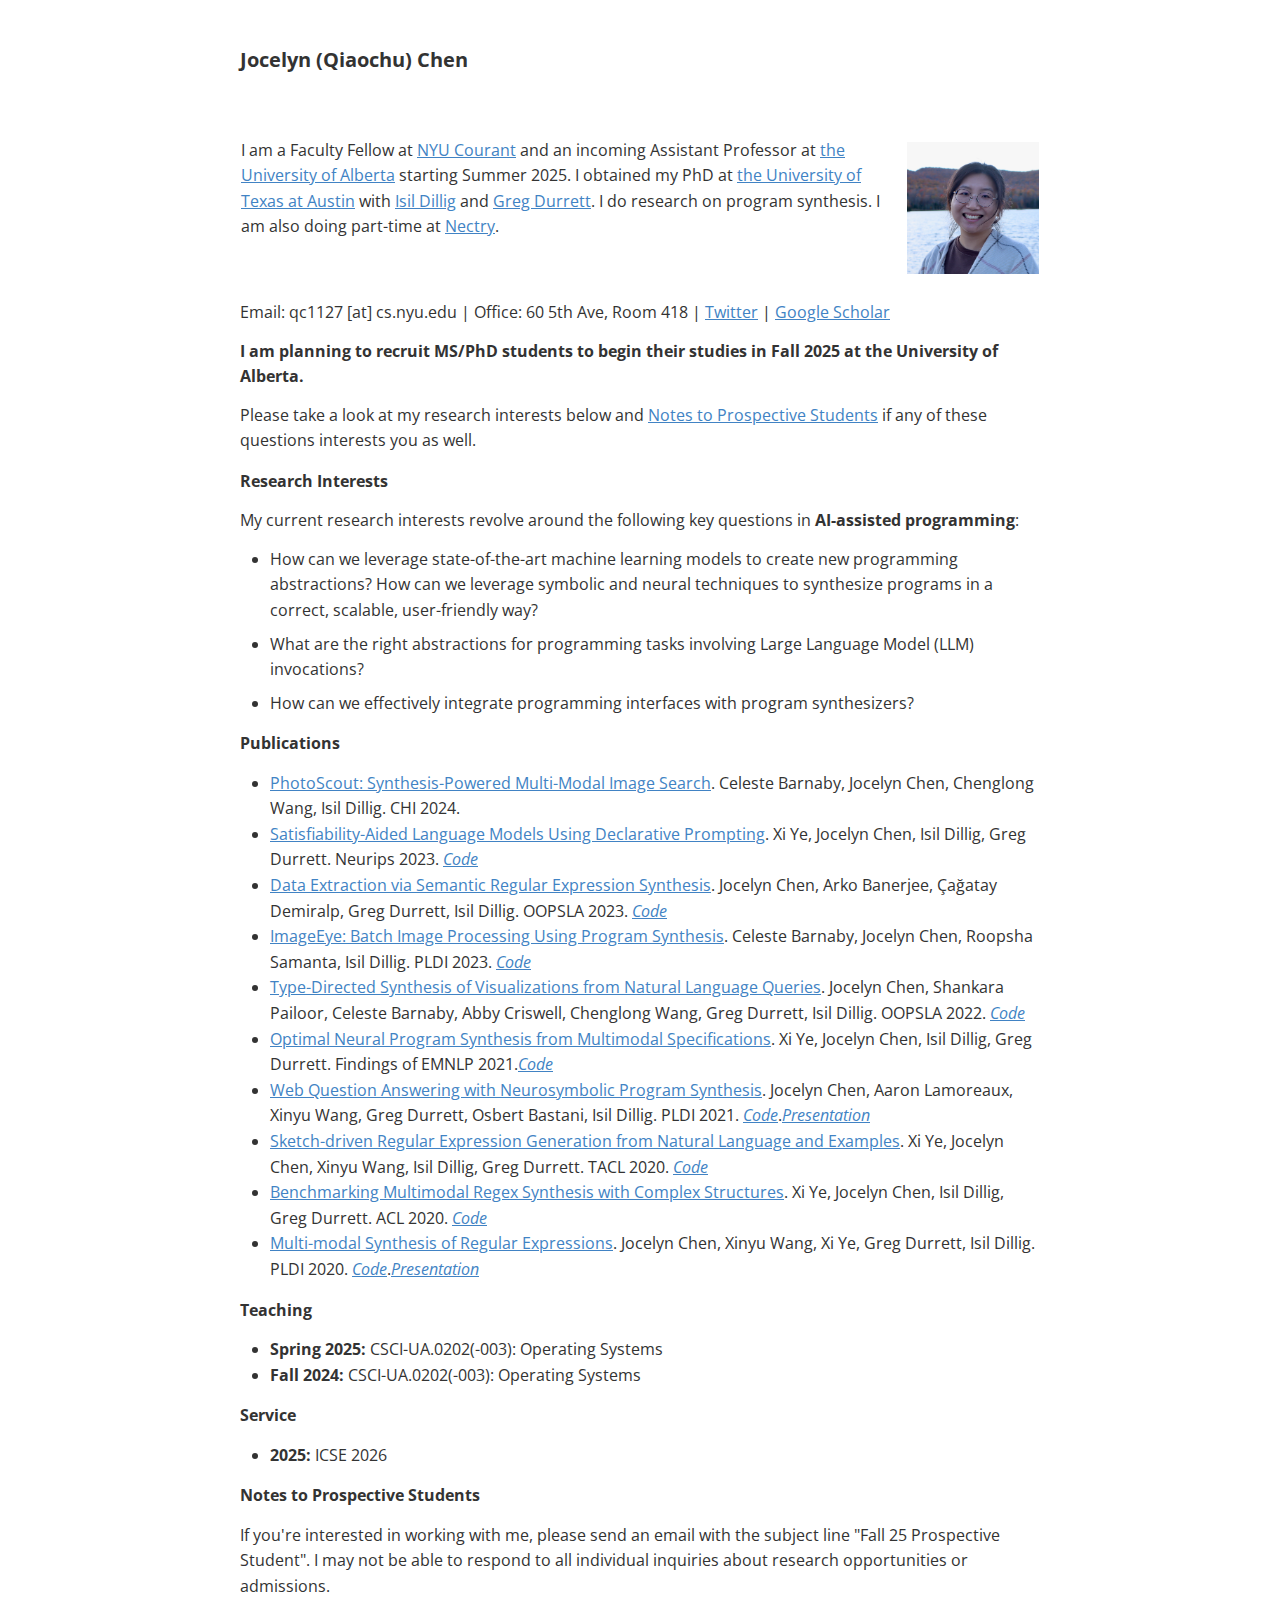
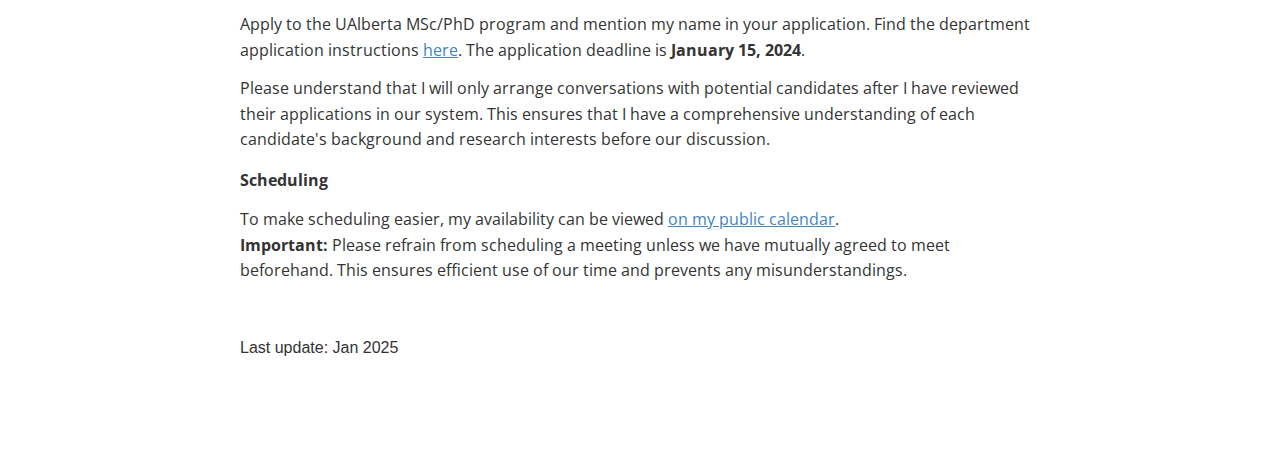
==== index.html @ 197519a0 "Update index.html" ====
<!doctype html>
<html>
<head>
<script src="https://www.w3counter.com/tracker.js?id=151141"></script>
<meta charset='UTF-8'><meta name='viewport' content='width=device-width initial-scale=1'>
<meta http-equiv="content-language" content="en">
<title>Jocelyn Chen</title><link href='https://fonts.loli.net/css?family=Open+Sans:400italic,700italic,700,400&subset=latin,latin-ext' rel='stylesheet' type='text/css' /><style type='text/css'>html {overflow-x: initial !important;}:root { --bg-color: #ffffff; --text-color: #333333; --select-text-bg-color: #B5D6FC; --select-text-font-color: auto; --monospace: "Lucida Console",Consolas,"Courier",monospace; }
html { font-size: 14px; background-color: var(--bg-color); color: var(--text-color); font-family: "Helvetica Neue", Helvetica, Arial, sans-serif; -webkit-font-smoothing: antialiased; }
body { margin: 0px; padding: 0px; height: auto; bottom: 0px; top: 0px; left: 0px; right: 0px; font-size: 1rem; line-height: 1.42857143; overflow-x: hidden; background-image: inherit; background-size: inherit; background-attachment: inherit; background-origin: inherit; background-clip: inherit; background-color: inherit; tab-size: 4; background-position: inherit inherit; background-repeat: inherit inherit; }
iframe { margin: auto; }
a.url { word-break: break-all; }
a:active, a:hover { outline: 0px; }
.in-text-selection, ::selection { text-shadow: none; background: var(--select-text-bg-color); color: var(--select-text-font-color); }
#write { margin: 0% 20% 0% 20%; height: auto; width: inherit; word-break: normal; word-wrap: break-word; position: relative; white-space: normal; overflow-x: visible; padding-top: 40px; }
#write.first-line-indent p { text-indent: 2em; }
#write.first-line-indent li p, #write.first-line-indent p * { text-indent: 0px; }
#write.first-line-indent li { margin-left: 2em; }
.for-image #write { padding-left: 8px; padding-right: 8px; }
body.typora-export { padding-left: 30px; padding-right: 30px; }
.typora-export .footnote-line, .typora-export li, .typora-export p { white-space: pre-wrap; }
@media screen and (max-width: 500px) { 
  body.typora-export { padding-left: 0px; padding-right: 0px; }
  #write { padding-left: 20px; padding-right: 20px; }
  .CodeMirror-sizer { margin-left: 0px !important; }
  .CodeMirror-gutters { display: none !important; }
}
#write li > figure:last-child { margin-bottom: 0.5rem; }
#write ol, #write ul { position: relative; }
img { max-width: 100%; vertical-align: middle; image-orientation: from-image; }
button, input, select, textarea { color: inherit; font-family: inherit; font-size: inherit; font-style: inherit; font-variant-caps: inherit; font-weight: inherit; font-stretch: inherit; line-height: inherit; }
input[type="checkbox"], input[type="radio"] { line-height: normal; padding: 0px; }
*, ::after, ::before { box-sizing: border-box; }
#write h1, #write h2, #write h3, #write h4, #write h5, #write h6, #write p, #write pre { width: inherit; }
#write h1, #write h2, #write h3, #write h4, #write h5, #write h6, #write p { position: relative; }
p { line-height: inherit; }
h1, h2, h3, h4, h5, h6 { break-after: avoid-page; break-inside: avoid; orphans: 4; }
p { orphans: 4; }
h1 { font-size: 2rem; }
h2 { font-size: 1.8rem; }
h3 { font-size: 1.6rem; }
h4 { font-size: 1.4rem; }
h5 { font-size: 1.2rem; }
h6 { font-size: 1rem; }
.md-math-block, .md-rawblock, h1, h2, h3, h4, h5, h6, p { margin-top: 1rem; margin-bottom: 1rem; }
.hidden { display: none; }
.md-blockmeta { color: rgb(204, 204, 204); font-weight: 700; font-style: italic; }
a { cursor: pointer; }
sup.md-footnote { padding: 2px 4px; background-color: rgba(238, 238, 238, 0.7); color: rgb(85, 85, 85); border-top-left-radius: 4px; border-top-right-radius: 4px; border-bottom-right-radius: 4px; border-bottom-left-radius: 4px; cursor: pointer; }
sup.md-footnote a, sup.md-footnote a:hover { color: inherit; text-transform: inherit; text-decoration: inherit; }
#write input[type="checkbox"] { cursor: pointer; width: inherit; height: inherit; }
figure { overflow-x: auto; margin: 1.2em 0px; max-width: calc(100% + 16px); padding: 0px; }
figure > table { margin: 0px !important; }
tr { break-inside: avoid; break-after: auto; }
thead { display: table-header-group; }
table { border-collapse: collapse; border-spacing: 0px; width: 100%; overflow: auto; break-inside: auto; text-align: left; }
table.md-table td { min-width: 32px; }
.CodeMirror-gutters { border-right-width: 0px; background-color: inherit; }
.CodeMirror-linenumber { }
.CodeMirror { text-align: left; }
.CodeMirror-placeholder { opacity: 0.3; }
.CodeMirror pre { padding: 0px 4px; }
.CodeMirror-lines { padding: 0px; }
div.hr:focus { cursor: none; }
#write pre { white-space: pre-wrap; }
#write.fences-no-line-wrapping pre { white-space: pre; }
#write pre.ty-contain-cm { white-space: normal; }
.CodeMirror-gutters { margin-right: 4px; }
.md-fences { font-size: 0.9rem; display: block; break-inside: avoid; text-align: left; overflow: visible; white-space: pre; background-image: inherit; background-size: inherit; background-attachment: inherit; background-origin: inherit; background-clip: inherit; background-color: inherit; position: relative !important; background-position: inherit inherit; background-repeat: inherit inherit; }
.md-diagram-panel { width: 100%; margin-top: 10px; text-align: center; padding-top: 0px; padding-bottom: 8px; overflow-x: auto; }
#write .md-fences.mock-cm { white-space: pre-wrap; }
.md-fences.md-fences-with-lineno { padding-left: 0px; }
#write.fences-no-line-wrapping .md-fences.mock-cm { white-space: pre; overflow-x: auto; }
.md-fences.mock-cm.md-fences-with-lineno { padding-left: 8px; }
.CodeMirror-line, twitterwidget { break-inside: avoid; }
.footnotes { opacity: 0.8; font-size: 0.9rem; margin-top: 1em; margin-bottom: 1em; }
.footnotes + .footnotes { margin-top: 0px; }
.md-reset { margin: 0px; padding: 0px; border: 0px; outline: 0px; vertical-align: top; text-decoration: none; text-shadow: none; float: none; position: static; width: auto; height: auto; white-space: nowrap; cursor: inherit; line-height: normal; font-weight: 400; text-align: left; box-sizing: content-box; direction: ltr; background-position: 0px 0px; background-repeat: initial initial; }
li div { padding-top: 0px; }
blockquote { margin: 1rem 0px; }
li .mathjax-block, li p { margin: 0.5rem 0px; }
li { margin: 0px; position: relative; }
blockquote > :last-child { margin-bottom: 0px; }
blockquote > :first-child, li > :first-child { margin-top: 0px; }
.footnotes-area { color: rgb(136, 136, 136); margin-top: 0.714rem; padding-bottom: 0.143rem; white-space: normal; }
#write .footnote-line { white-space: pre-wrap; }
@media print { 
  body, html { border: 1px solid transparent; height: 99%; break-after: avoid; break-before: avoid; font-variant-ligatures: no-common-ligatures; }
  #write { margin-top: 0px; padding-top: 0px; border-color: transparent !important; }
  .typora-export * { -webkit-print-color-adjust: exact; }
  html.blink-to-pdf { font-size: 13px; }
  .typora-export #write { padding-left: 32px; padding-right: 32px; padding-bottom: 0px; break-after: avoid; }
  .typora-export #write::after { height: 0px; }
}
.footnote-line { margin-top: 0.714em; font-size: 0.7em; }
a img, img a { cursor: pointer; }
pre.md-meta-block { font-size: 0.8rem; min-height: 0.8rem; white-space: pre-wrap; background-color: rgb(204, 204, 204); display: block; overflow-x: hidden; background-position: initial initial; background-repeat: initial initial; }
p > .md-image:only-child:not(.md-img-error) img, p > img:only-child { display: block; margin: auto; }
#write.first-line-indent p > .md-image:only-child:not(.md-img-error) img { left: -2em; position: relative; }
p > .md-image:only-child { display: inline-block; width: 100%; }
#write .MathJax_Display { margin: 0.8em 0px 0px; }
.md-math-block { width: 100%; }
.md-math-block:not(:empty)::after { display: none; }
[contenteditable="true"]:active, [contenteditable="true"]:focus, [contenteditable="false"]:active, [contenteditable="false"]:focus { outline: 0px; box-shadow: none; }
.md-task-list-item { position: relative; list-style-type: none; }
.task-list-item.md-task-list-item { padding-left: 0px; }
.md-task-list-item > input { position: absolute; top: 0px; left: 0px; margin-left: -1.2em; margin-top: calc(1em - 10px); border: none; }
.math { font-size: 1rem; }
.md-toc { min-height: 3.58rem; position: relative; font-size: 0.9rem; border-top-left-radius: 10px; border-top-right-radius: 10px; border-bottom-right-radius: 10px; border-bottom-left-radius: 10px; }
.md-toc-content { position: relative; margin-left: 0px; }
.md-toc-content::after, .md-toc::after { display: none; }
.md-toc-item { display: block; color: rgb(65, 131, 196); }
.md-toc-item a { text-decoration: none; }
.md-toc-inner:hover { text-decoration: underline; }
.md-toc-inner { display: inline-block; cursor: pointer; }
.md-toc-h1 .md-toc-inner { margin-left: 0px; font-weight: 700; }
.md-toc-h2 .md-toc-inner { margin-left: 2em; }
.md-toc-h3 .md-toc-inner { margin-left: 4em; }
.md-toc-h4 .md-toc-inner { margin-left: 6em; }
.md-toc-h5 .md-toc-inner { margin-left: 8em; }
.md-toc-h6 .md-toc-inner { margin-left: 10em; }
@media screen and (max-width: 48em) { 
  .md-toc-h3 .md-toc-inner { margin-left: 3.5em; }
  .md-toc-h4 .md-toc-inner { margin-left: 5em; }
  .md-toc-h5 .md-toc-inner { margin-left: 6.5em; }
  .md-toc-h6 .md-toc-inner { margin-left: 8em; }
}
a.md-toc-inner { font-size: inherit; font-style: inherit; font-weight: inherit; line-height: inherit; }
.footnote-line a:not(.reversefootnote) { color: inherit; }
.md-attr { display: none; }
.md-fn-count::after { content: "."; }
code, pre, samp, tt { font-family: var(--monospace); }
kbd { margin: 0px 0.1em; padding: 0.1em 0.6em; font-size: 0.8em; color: rgb(36, 39, 41); background-color: rgb(255, 255, 255); border: 1px solid rgb(173, 179, 185); border-top-left-radius: 3px; border-top-right-radius: 3px; border-bottom-right-radius: 3px; border-bottom-left-radius: 3px; box-shadow: rgba(12, 13, 14, 0.2) 0px 1px 0px, rgb(255, 255, 255) 0px 0px 0px 2px inset; white-space: nowrap; vertical-align: middle; background-position: initial initial; background-repeat: initial initial; }
.md-comment { color: rgb(162, 127, 3); opacity: 0.8; font-family: var(--monospace); }
code { text-align: left; }
a.md-print-anchor { white-space: pre !important; border: none !important; display: inline-block !important; position: absolute !important; width: 1px !important; right: 0px !important; outline: 0px !important; text-shadow: initial !important; background-position: 0px 0px !important; background-repeat: initial initial !important; }
.md-inline-math .MathJax_SVG .noError { display: none !important; }
.html-for-mac .inline-math-svg .MathJax_SVG { vertical-align: 0.2px; }
.md-math-block .MathJax_SVG_Display { text-align: center; margin: 0px; position: relative; text-indent: 0px; max-width: none; max-height: none; min-height: 0px; min-width: 100%; width: auto; overflow-y: hidden; display: block !important; }
.MathJax_SVG_Display, .md-inline-math .MathJax_SVG_Display { width: auto; margin: inherit; display: inline-block !important; }
.MathJax_SVG .MJX-monospace { font-family: var(--monospace); }
.MathJax_SVG .MJX-sans-serif { font-family: sans-serif; }
.MathJax_SVG { display: inline; font-style: normal; font-weight: 400; line-height: normal; zoom: 90%; text-indent: 0px; text-align: left; text-transform: none; letter-spacing: normal; word-spacing: normal; word-wrap: normal; white-space: nowrap; float: none; direction: ltr; max-width: none; max-height: none; min-width: 0px; min-height: 0px; border: 0px; padding: 0px; margin: 0px; }
.MathJax_SVG * { transition: none; }
.MathJax_SVG_Display svg { vertical-align: middle !important; margin-bottom: 0px !important; margin-top: 0px !important; }
.os-windows.monocolor-emoji .md-emoji { font-family: "Segoe UI Symbol", sans-serif; }
.md-diagram-panel > svg { max-width: 100%; }
[lang="flow"] svg, [lang="mermaid"] svg { max-width: 100%; height: auto; }
[lang="mermaid"] .node text { font-size: 1rem; }
table tr th { border-bottom-width: 0px; }
video { max-width: 100%; display: block; margin: 0px auto; }
iframe { max-width: 100%; width: 100%; border: none; }
.highlight td, .highlight tr { border: 0px; }
svg[id^="mermaidChart"] { line-height: 1em; }
mark { background-color: rgb(255, 255, 0); color: rgb(0, 0, 0); background-position: initial initial; background-repeat: initial initial; }
.md-html-inline .md-plain, .md-html-inline strong, mark .md-inline-math, mark strong { color: inherit; }
mark .md-meta { color: rgb(0, 0, 0); opacity: 0.3 !important; }


:root {
    --side-bar-bg-color: #fafafa;
    --control-text-color: #777;
}

@include-when-export url(https://fonts.loli.net/css?family=Open+Sans:400italic,700italic,700,400&subset=latin,latin-ext);

html {
    font-size: 16px;
}

body {
    font-family: "Open Sans","Clear Sans","Helvetica Neue",Helvetica,Arial,sans-serif;
    color: rgb(51, 51, 51);
    line-height: 1.6;
}

#write {
    max-width: 860px;
  	margin: 0 auto;
  	padding: 30px;
    padding-bottom: 100px;
}

@media only screen and (min-width: 1400px) {
	#write {
		max-width: 1024px;
	}
}

@media only screen and (min-width: 1800px) {
	#write {
		max-width: 1200px;
	}
}

#write > ul:first-child,
#write > ol:first-child{
    margin-top: 30px;
}

a {
    color: #4183C4;
}
h1,
h2,
h3,
h4,
h5,
h6 {
    position: relative;
    margin-top: 1rem;
    margin-bottom: 1rem;
    font-weight: bold;
    line-height: 1.4;
    cursor: text;
}
h1:hover a.anchor,
h2:hover a.anchor,
h3:hover a.anchor,
h4:hover a.anchor,
h5:hover a.anchor,
h6:hover a.anchor {
    text-decoration: none;
}
h1 tt,
h1 code {
    font-size: inherit;
}
h2 tt,
h2 code {
    font-size: inherit;
}
h3 tt,
h3 code {
    font-size: inherit;
}
h4 tt,
h4 code {
    font-size: inherit;
}
h5 tt,
h5 code {
    font-size: inherit;
}
h6 tt,
h6 code {
    font-size: inherit;
}
h1 {
    padding-bottom: .3em;
    font-size: 2.25em;
    line-height: 1.2;
    border-bottom: 1px solid #eee;
}
h2 {
   padding-bottom: .3em;
    font-size: 1.75em;
    line-height: 1.225;
    border-bottom: 1px solid #eee;
}
h3 {
    font-size: 1.5em;
    line-height: 1.43;
}
h4 {
    font-size: 1.25em;
}
h5 {
    font-size: 1em;
}
h6 {
   font-size: 1em;
    color: #777;
}
p,
blockquote,
ul,
ol,
dl,
table{
    margin: 0.8em 0;
}
li>ol,
li>ul {
    margin: 0 0;
}
hr {
    height: 2px;
    padding: 0;
    margin: 16px 0;
    background-color: #e7e7e7;
    border: 0 none;
    overflow: hidden;
    box-sizing: content-box;
}

li p.first {
    display: inline-block;
}
ul,
ol {
    padding-left: 30px;
}
ul:first-child,
ol:first-child {
    margin-top: 0;
}
ul:last-child,
ol:last-child {
    margin-bottom: 0;
}
blockquote {
    border-left: 4px solid #dfe2e5;
    padding: 0 15px;
    color: #777777;
}
blockquote blockquote {
    padding-right: 0;
}
table {
    padding: 0;
    word-break: initial;
}
/*table tr {
    border-top: 1px solid #dfe2e5;
    margin: 0;
    padding: 0;
}*/
table tr:nth-child(2n),
thead {
    background-color: #f8f8f8;
}
table tr th {
    font-weight: bold;
    border: 1px solid #dfe2e5;
    border-bottom: 0;
    margin: 0;
    padding: 6px 13px;
}
/*table tr td {
    border: 1px solid #dfe2e5;
    margin: 0;
    padding: 6px 13px;
}*/
table tr th:first-child,
table tr td:first-child {
    margin-top: 0;
}
table tr th:last-child,
table tr td:last-child {
    margin-bottom: 0;
}

.CodeMirror-lines {
    padding-left: 4px;
}

.code-tooltip {
    box-shadow: 0 1px 1px 0 rgba(0,28,36,.3);
    border-top: 1px solid #eef2f2;
}

.md-fences,
code,
tt {
    border: 1px solid #e7eaed;
    background-color: #f8f8f8;
    border-radius: 3px;
    padding: 0;
    padding: 2px 4px 0px 4px;
    font-size: 0.9em;
}

code {
    background-color: #f3f4f4;
    padding: 0 2px 0 2px;
}

.md-fences {
    margin-bottom: 15px;
    margin-top: 15px;
    padding-top: 8px;
    padding-bottom: 6px;
}


.md-task-list-item > input {
  margin-left: -1.3em;
}

@media print {
    html {
        font-size: 13px;
    }
    table,
    pre {
        page-break-inside: avoid;
    }
    pre {
        word-wrap: break-word;
    }
}

.md-fences {
	background-color: #f8f8f8;
}
#write pre.md-meta-block {
	padding: 1rem;
    font-size: 85%;
    line-height: 1.45;
    background-color: #f7f7f7;
    border: 0;
    border-radius: 3px;
    color: #777777;
    margin-top: 0 !important;
}

.mathjax-block>.code-tooltip {
	bottom: .375rem;
}

.md-mathjax-midline {
    background: #fafafa;
}

#write>h3.md-focus:before{
	left: -1.5625rem;
	top: .375rem;
}
#write>h4.md-focus:before{
	left: -1.5625rem;
	top: .285714286rem;
}
#write>h5.md-focus:before{
	left: -1.5625rem;
	top: .285714286rem;
}
#write>h6.md-focus:before{
	left: -1.5625rem;
	top: .285714286rem;
}
.md-image>.md-meta {
    /*border: 1px solid #ddd;*/
    border-radius: 3px;
    padding: 2px 0px 0px 4px;
    font-size: 0.9em;
    color: inherit;
}

.md-tag {
    color: #a7a7a7;
    opacity: 1;
}

.md-toc { 
    margin-top:20px;
    padding-bottom:20px;
}

.sidebar-tabs {
    border-bottom: none;
}

#typora-quick-open {
    border: 1px solid #ddd;
    background-color: #f8f8f8;
}

#typora-quick-open-item {
    background-color: #FAFAFA;
    border-color: #FEFEFE #e5e5e5 #e5e5e5 #eee;
    border-style: solid;
    border-width: 1px;
}

/** focus mode */
.on-focus-mode blockquote {
    border-left-color: rgba(85, 85, 85, 0.12);
}

header, .context-menu, .megamenu-content, footer{
    font-family: "Segoe UI", "Arial", sans-serif;
}

.file-node-content:hover .file-node-icon,
.file-node-content:hover .file-node-open-state{
    visibility: visible;
}

.mac-seamless-mode #typora-sidebar {
    background-color: #fafafa;
    background-color: var(--side-bar-bg-color);
}

.md-lang {
    color: #b4654d;
}

.html-for-mac .context-menu {
    --item-hover-bg-color: #E6F0FE;
}

#md-notification .btn {
    border: 0;
}

.dropdown-menu .divider {
    border-color: #e5e5e5;
}

.ty-preferences .window-content {
    background-color: #fafafa;
}

.ty-preferences .nav-group-item.active {
    color: white;
    background: #999;
}

 .typora-export li, .typora-export p, .typora-export,  .footnote-line {white-space: normal;} 
</style>
</head>
<body class='typora-export' >
<div  id='write'  class = 'is-mac'>
	<h4><a name="jocelyn-qiaochu-chen" class="md-header-anchor"></a><span> Jocelyn (Qiaochu) Chen</span></h4>
	<table>
		<tr>
			<td>	<p><span>I am a Faculty Fellow at <a href="https://cims.nyu.edu">NYU Courant</a> and an incoming Assistant Professor at <a href="https://www.ualberta.ca/computing-science/index.html">the University of Alberta</a> starting Summer 2025. I obtained my PhD at <a href="https://www.utexas.edu/">the University of Texas at Austin</a> with </span><a href='https://www.cs.utexas.edu/~isil/'><span>Isil Dillig</span></a><span> and </span><a href='https://www.cs.utexas.edu/~gdurrett/'><span>Greg Durrett</a><span>. I do research on program synthesis. I am also doing part-time at </span><span><a href='https://nectry.com/'><span>Nectry</span></a>.</span></p></td>
			<td>	<p>&nbsp;</p><p><img src="./photo.jpg" alt="avatar" style="zoom:15%;-moz-transform:  scale(0.4,0.4);" /></p></td>
		</tr>
	</table>
	<p><span>Email: qc1127 [at] cs.nyu.edu  |  Office: 60 5th Ave, Room 418  | </span><a href='https://twitter.com/jocelynqchen'><span>Twitter</span></a><span> | <a href='https://scholar.google.com/citations?hl=en&user=N2Kt7csAAAAJ&view_op=list_works&sortby=pubdate'><span>Google Scholar</span></a></p>
	<b>I am planning to recruit MS/PhD students to begin their studies in Fall 2025 at the University of Alberta.</b><br/>
	<p>
	  Please take a look at my research interests below and <a href="#prospective">Notes to Prospective Students</a> if any of these questions interests you as well.
	</p>
	<!--
		| <a href='./cv.pdf'><span>CV</span></a></p>
	-->
<!--
	<h5><a name="preprints" class="md-header-anchor"></a><span>Preprints</span></h5>
	<ul>
	</ul>
-->
	<h5><a name="interests" class="md-header-anchor"></a><span>Research Interests</span></h5>
	<p>My current research interests revolve around the following key questions in <b>AI-assisted programming</b>:</p> 
		<ul>
			<li><p>How can we leverage state-of-the-art machine learning models to create new programming abstractions? How can we leverage symbolic and neural techniques to synthesize programs in a correct, scalable, user-friendly way?</p></li> 
			<li><p>What are the right abstractions for programming tasks involving Large Language Model (LLM) invocations?</p></li>
			<li><p>How can we effectively integrate programming interfaces with program synthesizers?</p></li>
		</ul>

	<h5><a name="publications" class="md-header-anchor"></a><span>Publications</span></h5>
	<ul>

		<li><a href="https://arxiv.org/abs/2401.10464"><span>PhotoScout: Synthesis-Powered Multi-Modal Image Search</span></a><span>. Celeste Barnaby, Jocelyn Chen, Chenglong Wang, Isil Dillig. CHI 2024. </span></li>
		<li><a href="https://arxiv.org/abs/2305.09656"><span>Satisfiability-Aided Language Models Using Declarative Prompting</span></a><span>. Xi Ye, Jocelyn Chen, Isil Dillig, Greg Durrett. Neurips 2023. </span><a href="https://github.com/xiye17/sat-lm"><em><span>Code</span></em></a></li>
		<li><a href="https://arxiv.org/abs/2305.10401"><span>Data Extraction via Semantic Regular Expression Synthesis</span></a><span>. Jocelyn Chen, Arko Banerjee, Çağatay Demiralp, Greg Durrett, Isil Dillig. OOPSLA 2023. </span><a href="https://github.com/utopia-group/Smore"><em><span>Code</span></em></a></li>
		<li><a href="https://arxiv.org/abs/2304.03253"><span>ImageEye: Batch Image Processing Using Program Synthesis</span></a><span>. Celeste Barnaby, Jocelyn Chen, Roopsha Samanta, Isil Dillig. PLDI 2023. </span><a href='https://github.com/celestebarnaby/ImageEye'><em><span>Code</span></em></a></li>
		<li><a href='https://arxiv.org/abs/2209.01081'><span>Type-Directed Synthesis of Visualizations from Natural Language Queries</span></a><span>. Jocelyn Chen, Shankara Pailoor, Celeste Barnaby, Abby Criswell, Chenglong Wang, Greg Durrett, Isil Dillig. OOPSLA 2022. </span><a href='https://github.com/utopia-group/graphy'><em><span>Code</span></em></a></li>
		<li><a href="https://arxiv.org/abs/2010.01678"><span>Optimal Neural Program Synthesis from Multimodal Specifications</span></a><span>. Xi Ye, Jocelyn Chen, Isil Dillig, Greg Durrett. Findings of EMNLP 2021.</span><a href='https://github.com/xiye17/OpSynth'><em><span>Code</span></em></a></li>
		<li><a href="https://arxiv.org/abs/2104.07162"><span>Web Question Answering with Neurosymbolic Program Synthesis</span></a><span>. Jocelyn Chen, Aaron Lamoreaux, Xinyu Wang, Greg Durrett, Osbert Bastani, Isil Dillig. PLDI 2021. </span><a href='https://github.com/utopia-group/WebQA'><em><span>Code</span></em></a>.<a href='https://www.pldi21.org/poster_pldi.121.html'><em><span>Presentation</span></em></a></li>
		<li><a href="https://arxiv.org/pdf/1908.05848.pdf"><span>Sketch-driven Regular Expression Generation from Natural Language and Examples</span></a><span>. Xi Ye, Jocelyn Chen, Xinyu Wang, Isil Dillig, Greg Durrett. TACL 2020. </span><a href='https://github.com/xiye17/SketchRegex'><em><span>Code</span></em></a></li>
		<li><a href='https://arxiv.org/pdf/2005.00663.pdf'><span>Benchmarking Multimodal Regex Synthesis with Complex Structures</span></a><span>. Xi Ye, Jocelyn Chen, Isil Dillig, Greg Durrett. ACL 2020. </span><a href='https://github.com/xiye17/StructuredRegex'><em><span>Code</span></em></a></li>
		<li><a href='https://arxiv.org/pdf/1908.03316.pdf'><span>Multi-modal Synthesis of Regular Expressions</span></a><span>. Jocelyn Chen, Xinyu Wang, Xi Ye, Greg Durrett, Isil Dillig. PLDI 2020. </span><a href='https://github.com/utopia-group/regel'><em><span>Code</span></em></a>.<a href='https://www.youtube.com/watch?v=hSv4wCne6iQ'><em><span>Presentation</span></em></a></li>
	</ul>
	<h5><a name="teaching" class="md-header-anchor"></a><span>Teaching</span></h5>
	<ul>
		<li><b>Spring 2025: </b><span>CSCI-UA.0202(-003): Operating Systems</span></li>
		<li><b>Fall 2024: </b><span>CSCI-UA.0202(-003): Operating Systems</span></li>
	</ul>
	<h5><a name="service" class="md-header-anchor"></a><span>Service</span></h5>
	<ul>
		<li><b>2025: </b><span>ICSE 2026</span></li>
	</ul>
	<h5><a name="prospective" class="md-header-anchor"></a><span>Notes to Prospective Students</span></h5>
	<p>If you're interested in working with me, please send an email with the subject line "Fall 25 Prospective Student". I may not be able to respond to all individual inquiries about research opportunities or admissions.</p>
	
	<p>Apply to the UAlberta MSc/PhD program and mention my name in your application. Find the department application instructions <a href="https://www.ualberta.ca/en/computing-science/graduate-studies/programs-and-admissions/applications-and-admissions/index.html">here</a>. The application deadline is <strong>January 15, 2024</strong>.</p>

	<p>Please understand that I will only arrange conversations with potential candidates after I have reviewed their applications in our system. This ensures that I have a comprehensive understanding of each candidate's background and research interests before our discussion.</p>
		
	<h5><a name="scheduling" class="md-header-anchor"></a><span>Scheduling</span></h5>
	<p>
	  To make scheduling easier, my availability can be viewed 
	  <a href='https://calendly.com/jocelynqchen'><span>on my public calendar</span></a>.<br/>
	  <strong>Important:</strong> Please refrain from scheduling a meeting unless we have mutually agreed to meet beforehand. This ensures efficient use of our time and prevents any misunderstandings.
	</p>
<p>&nbsp;</p>
<footer>Last update: Jan 2025</footer>

</div>
</body>
</html>
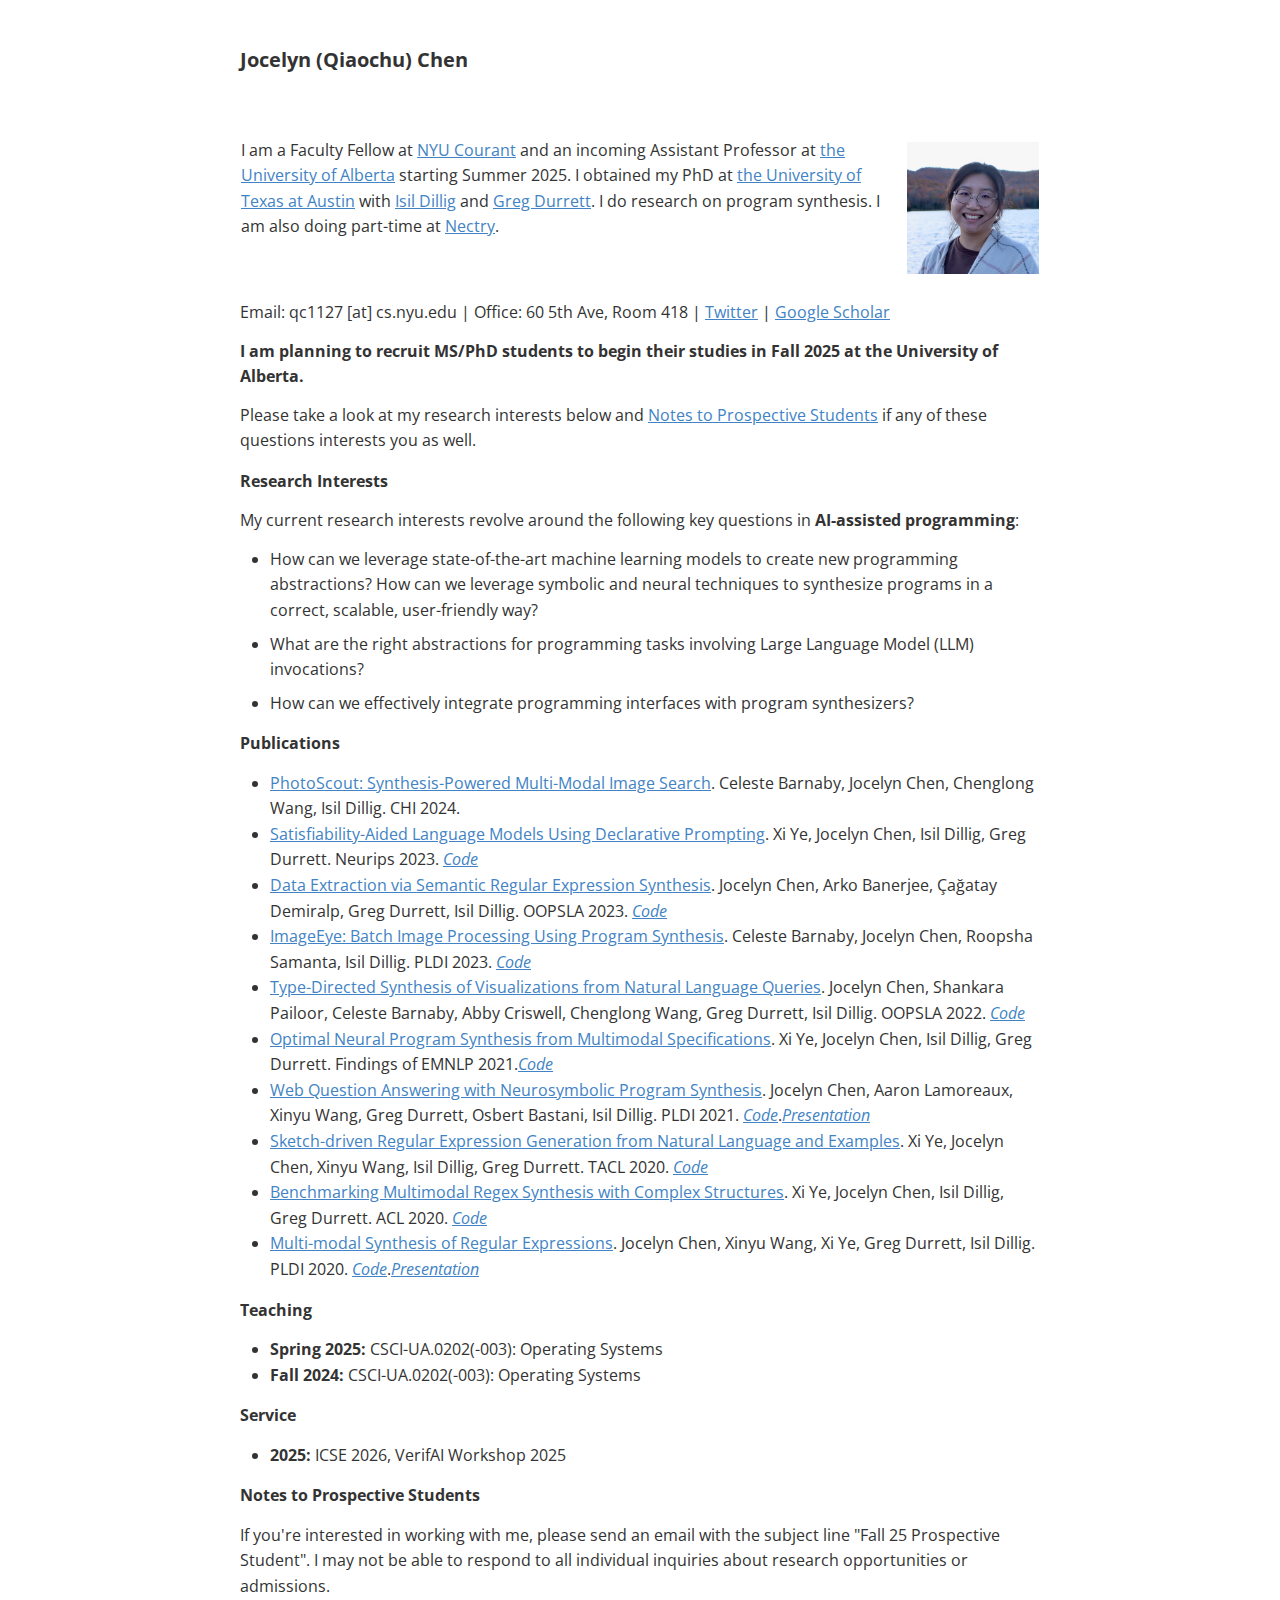
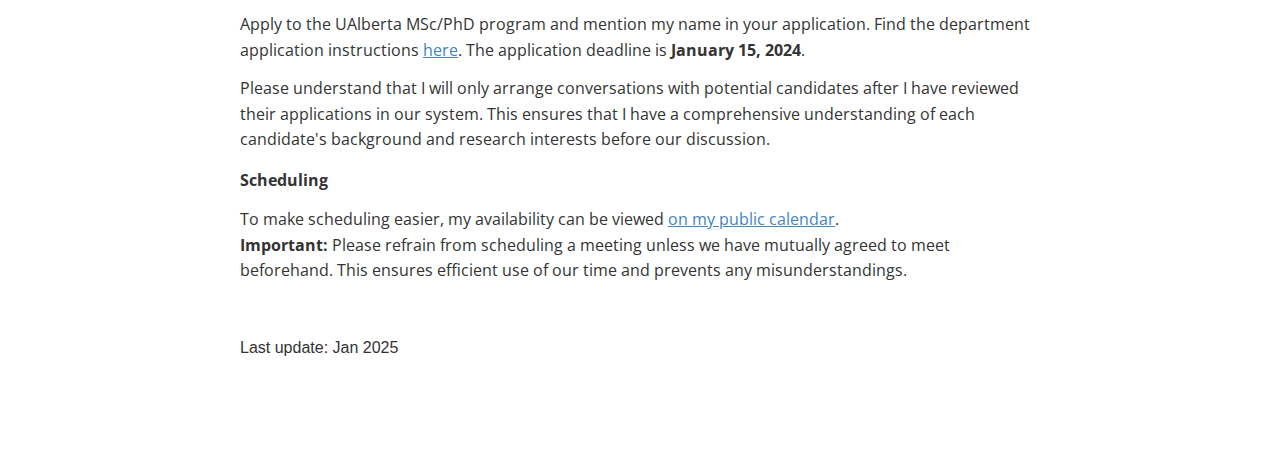
==== commit 30972f21: "Update index.html" ====
--- a/index.html
+++ b/index.html
@@ -570,7 +570,7 @@
 	</ul>
 	<h5><a name="service" class="md-header-anchor"></a><span>Service</span></h5>
 	<ul>
-		<li><b>2025: </b><span>ICSE 2026</span></li>
+		<li><b>2025: </b><span>ICSE 2026, VerifAI Workshop 2025</span></li>
 	</ul>
 	<h5><a name="prospective" class="md-header-anchor"></a><span>Notes to Prospective Students</span></h5>
 	<p>If you're interested in working with me, please send an email with the subject line "Fall 25 Prospective Student". I may not be able to respond to all individual inquiries about research opportunities or admissions.</p>
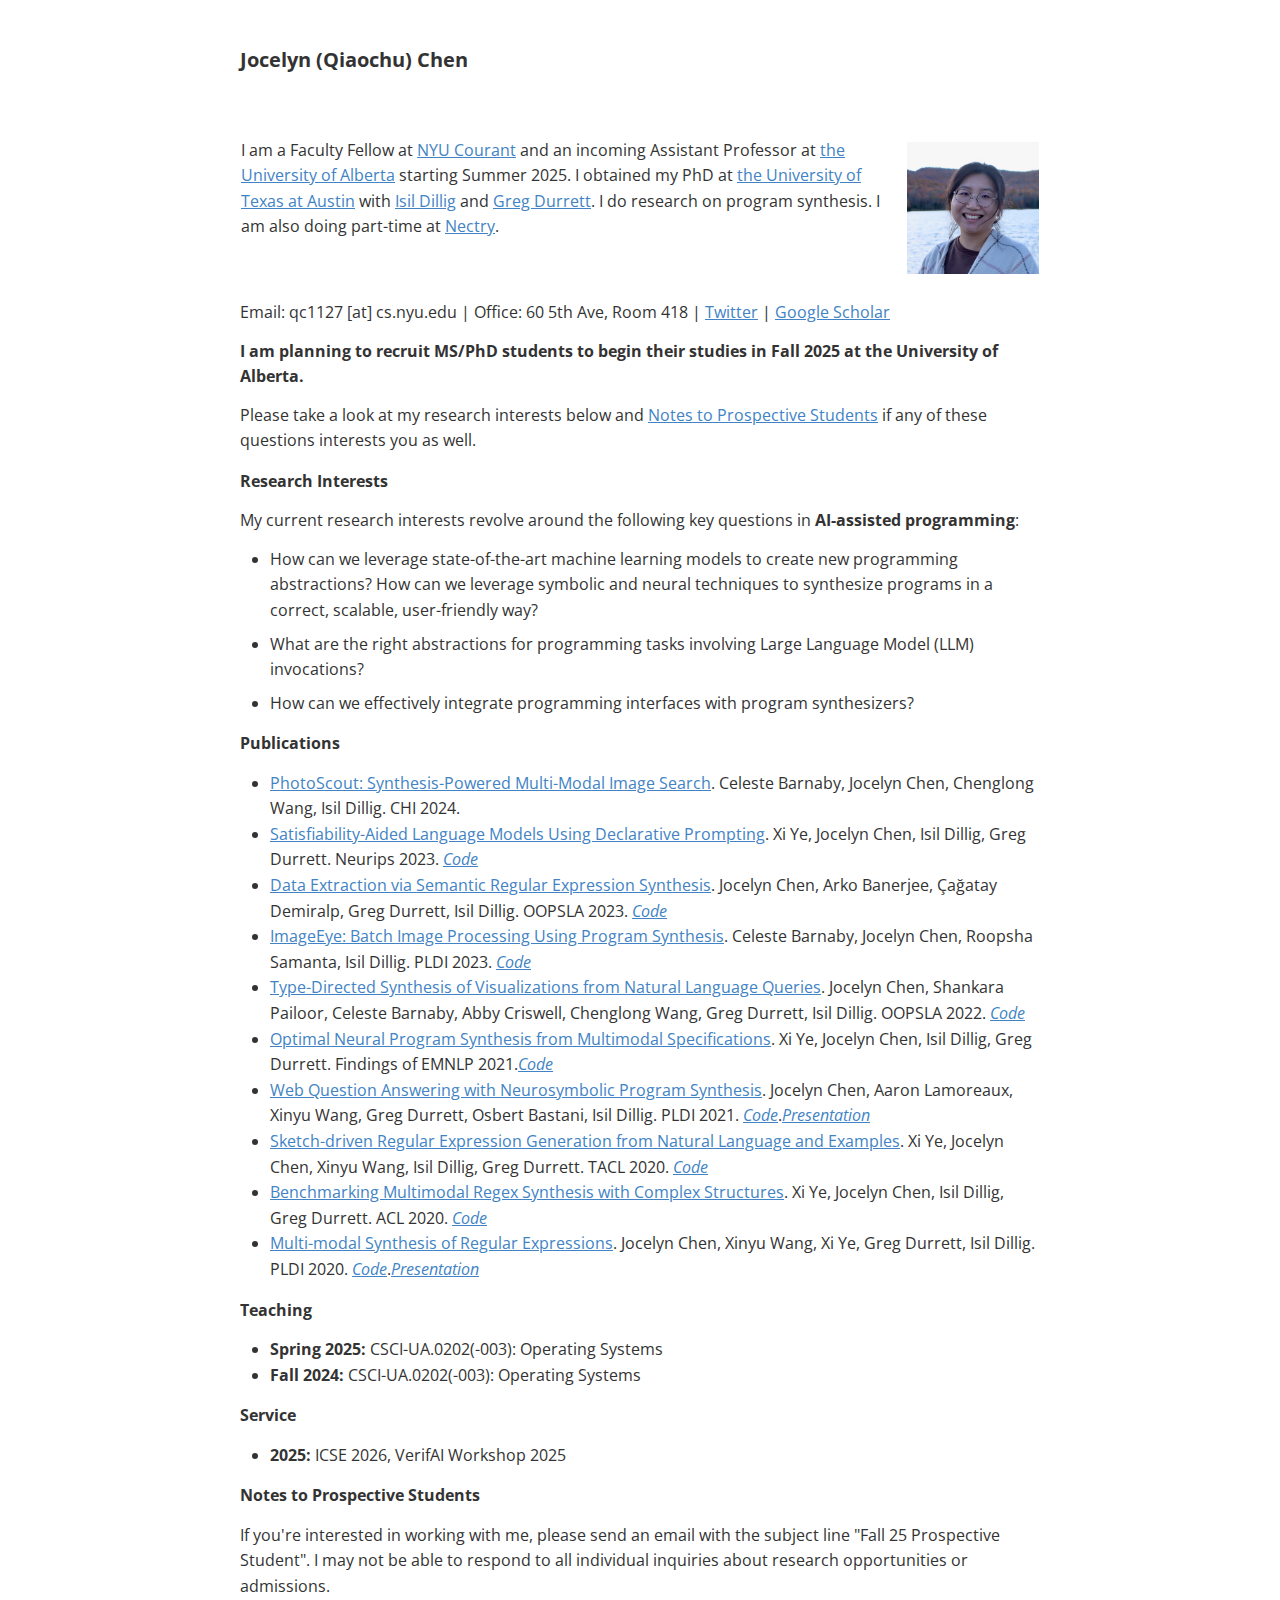
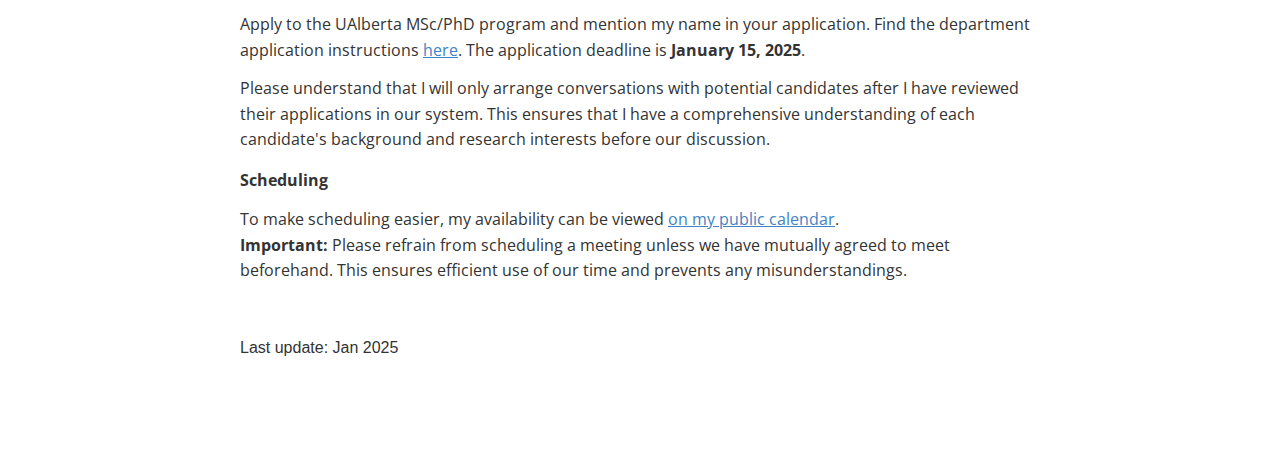
==== commit 683b2460: "Update index.html" ====
--- a/index.html
+++ b/index.html
@@ -575,7 +575,7 @@
 	<h5><a name="prospective" class="md-header-anchor"></a><span>Notes to Prospective Students</span></h5>
 	<p>If you're interested in working with me, please send an email with the subject line "Fall 25 Prospective Student". I may not be able to respond to all individual inquiries about research opportunities or admissions.</p>
 	
-	<p>Apply to the UAlberta MSc/PhD program and mention my name in your application. Find the department application instructions <a href="https://www.ualberta.ca/en/computing-science/graduate-studies/programs-and-admissions/applications-and-admissions/index.html">here</a>. The application deadline is <strong>January 15, 2024</strong>.</p>
+	<p>Apply to the UAlberta MSc/PhD program and mention my name in your application. Find the department application instructions <a href="https://www.ualberta.ca/en/computing-science/graduate-studies/programs-and-admissions/applications-and-admissions/index.html">here</a>. The application deadline is <strong>January 15, 2025</strong>.</p>
 
 	<p>Please understand that I will only arrange conversations with potential candidates after I have reviewed their applications in our system. This ensures that I have a comprehensive understanding of each candidate's background and research interests before our discussion.</p>
 		
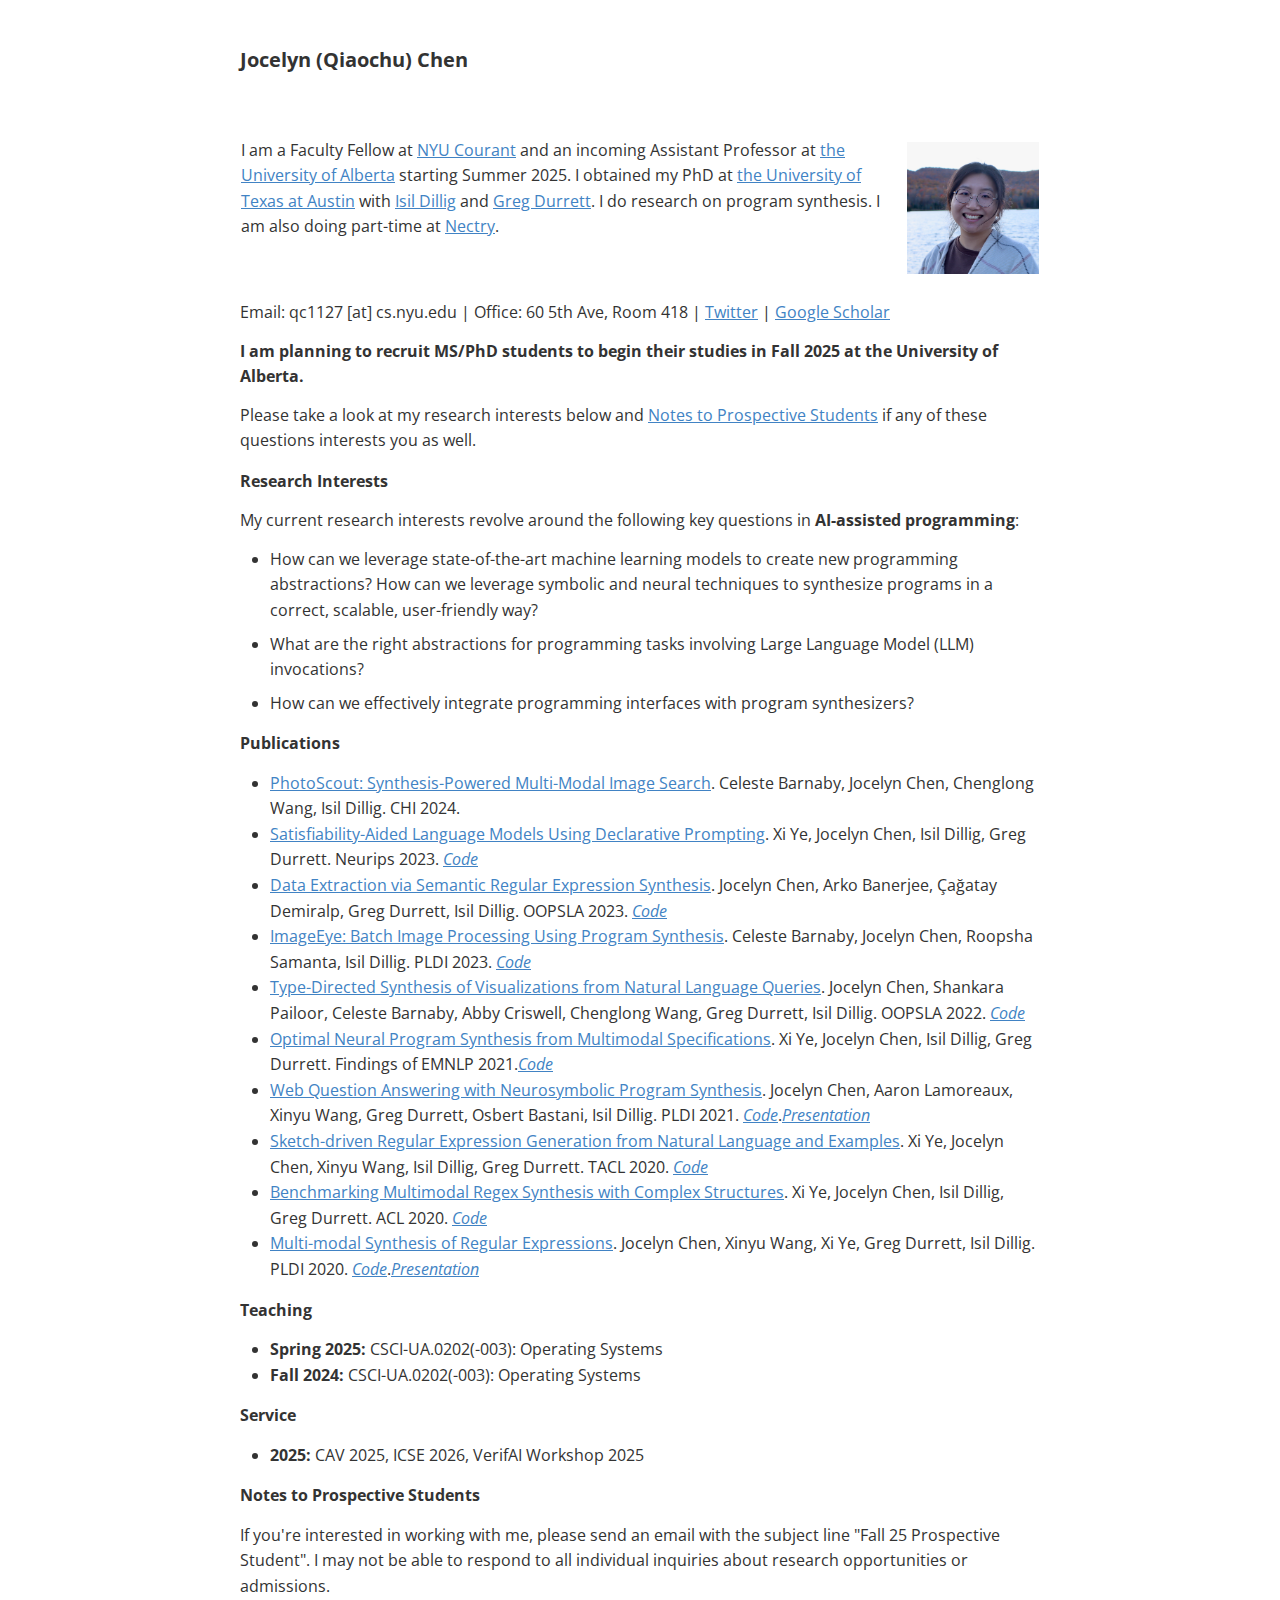
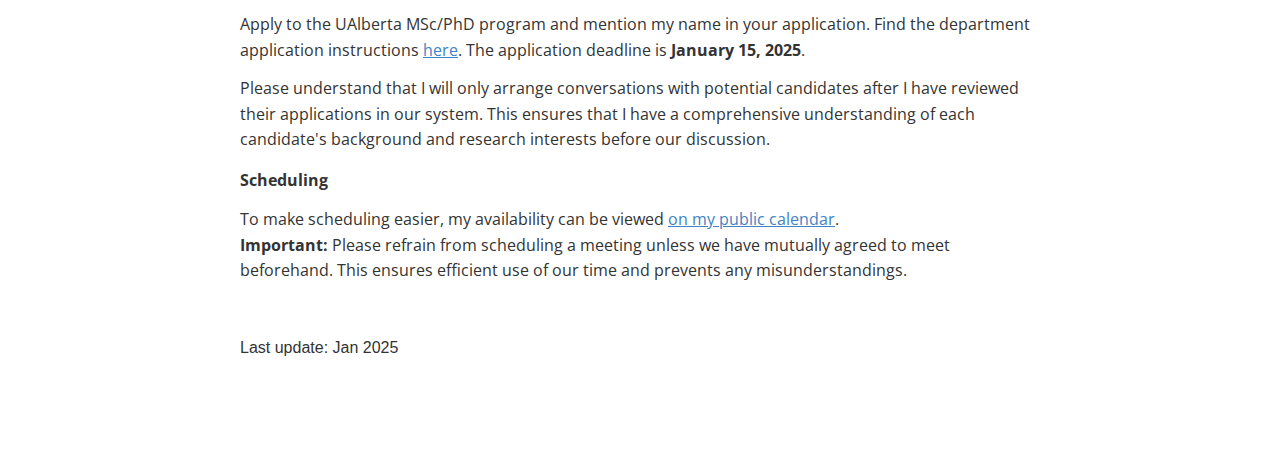
==== commit f641c623: "Update index.html" ====
--- a/index.html
+++ b/index.html
@@ -570,7 +570,7 @@
 	</ul>
 	<h5><a name="service" class="md-header-anchor"></a><span>Service</span></h5>
 	<ul>
-		<li><b>2025: </b><span>ICSE 2026, VerifAI Workshop 2025</span></li>
+		<li><b>2025: </b><span>CAV 2025, ICSE 2026, VerifAI Workshop 2025</span></li>
 	</ul>
 	<h5><a name="prospective" class="md-header-anchor"></a><span>Notes to Prospective Students</span></h5>
 	<p>If you're interested in working with me, please send an email with the subject line "Fall 25 Prospective Student". I may not be able to respond to all individual inquiries about research opportunities or admissions.</p>
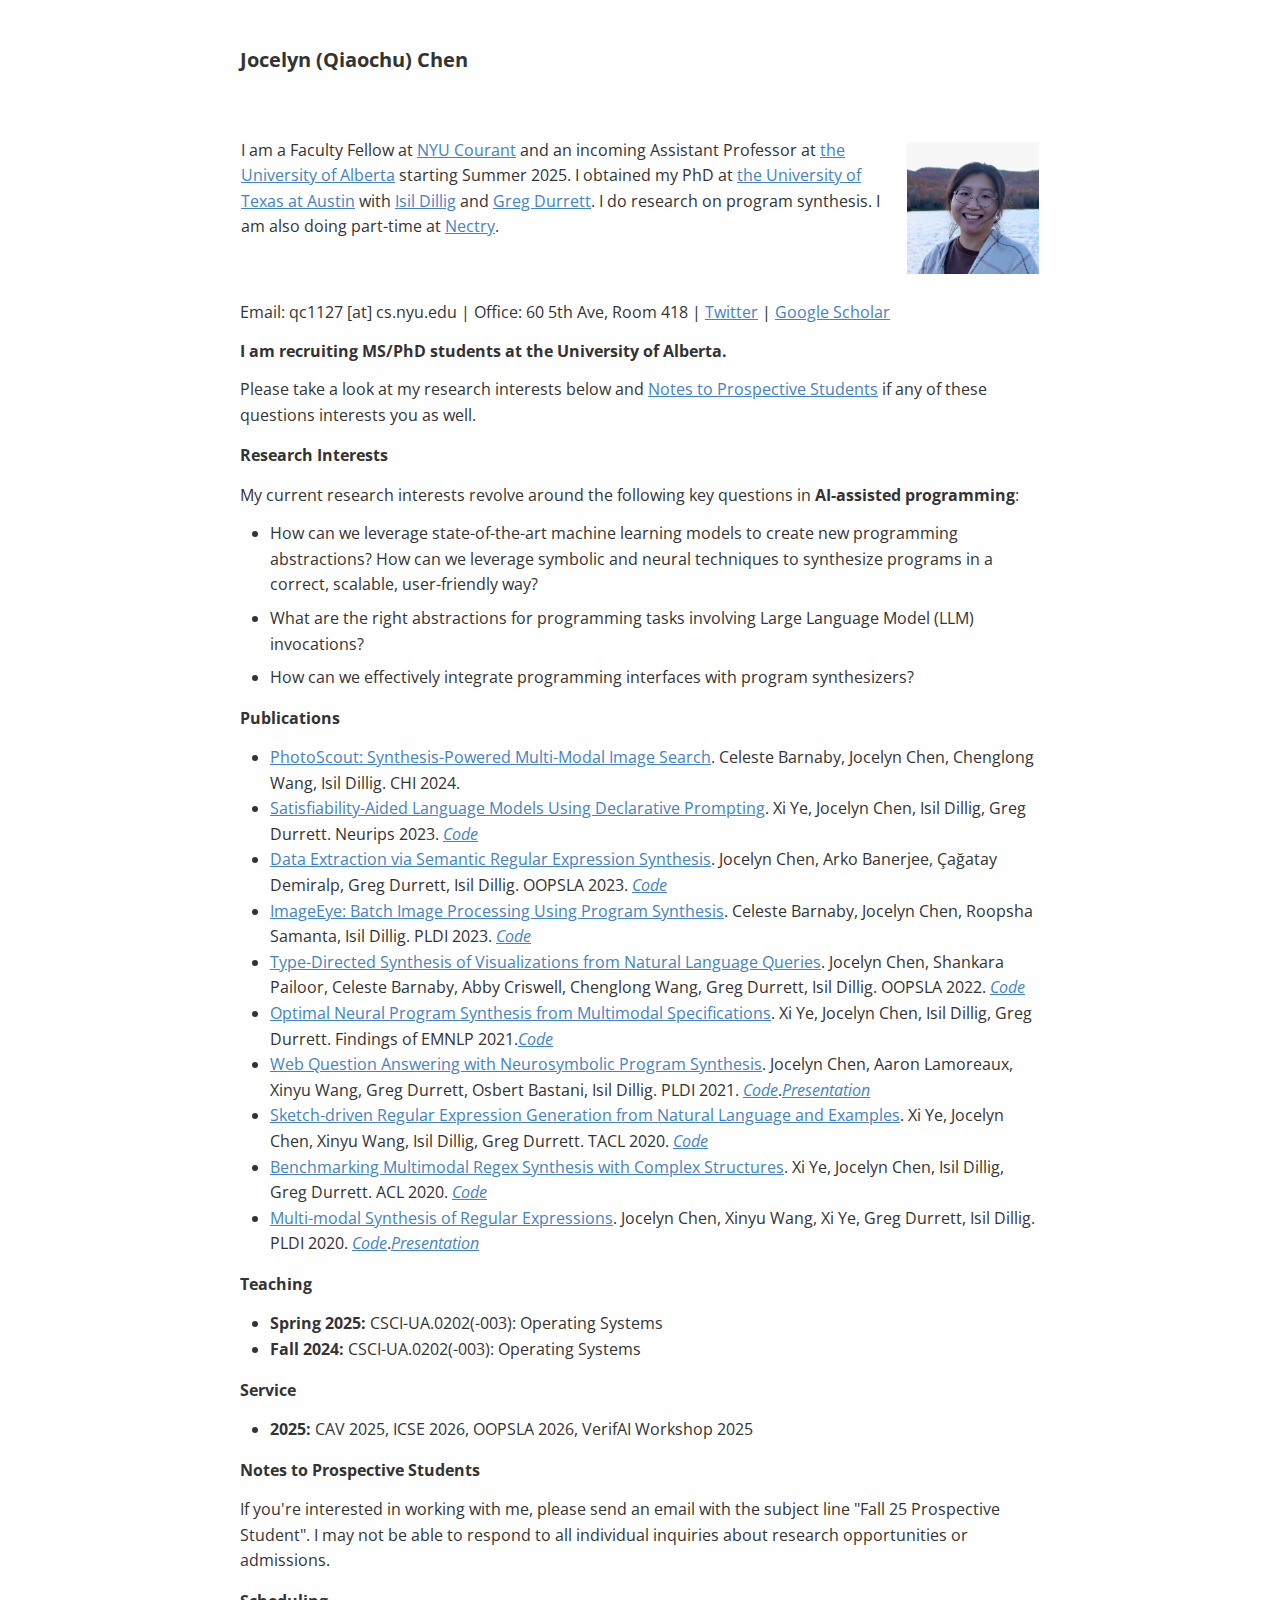
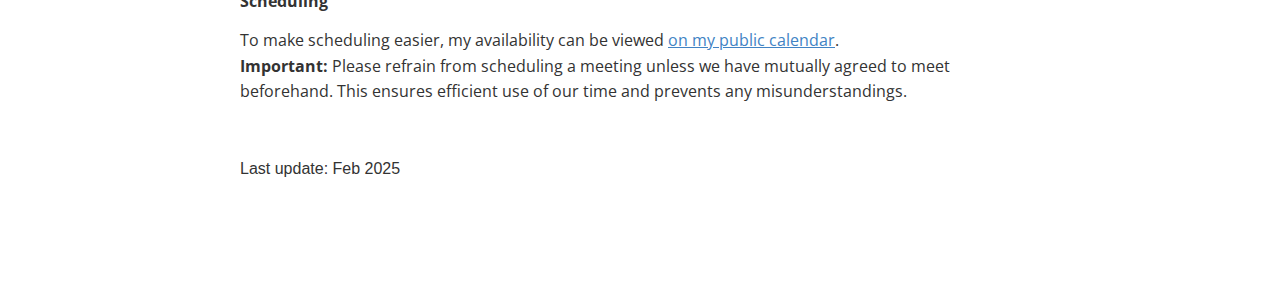
==== commit 6e451f2b: "Update index.html" ====
--- a/index.html
+++ b/index.html
@@ -529,7 +529,7 @@
 		</tr>
 	</table>
 	<p><span>Email: qc1127 [at] cs.nyu.edu  |  Office: 60 5th Ave, Room 418  | </span><a href='https://twitter.com/jocelynqchen'><span>Twitter</span></a><span> | <a href='https://scholar.google.com/citations?hl=en&user=N2Kt7csAAAAJ&view_op=list_works&sortby=pubdate'><span>Google Scholar</span></a></p>
-	<b>I am planning to recruit MS/PhD students to begin their studies in Fall 2025 at the University of Alberta.</b><br/>
+	<b>I am recruiting MS/PhD students at the University of Alberta.</b><br/>
 	<p>
 	  Please take a look at my research interests below and <a href="#prospective">Notes to Prospective Students</a> if any of these questions interests you as well.
 	</p>
@@ -570,14 +570,14 @@
 	</ul>
 	<h5><a name="service" class="md-header-anchor"></a><span>Service</span></h5>
 	<ul>
-		<li><b>2025: </b><span>CAV 2025, ICSE 2026, VerifAI Workshop 2025</span></li>
+		<li><b>2025: </b><span>CAV 2025, ICSE 2026, OOPSLA 2026, VerifAI Workshop 2025</span></li>
 	</ul>
 	<h5><a name="prospective" class="md-header-anchor"></a><span>Notes to Prospective Students</span></h5>
 	<p>If you're interested in working with me, please send an email with the subject line "Fall 25 Prospective Student". I may not be able to respond to all individual inquiries about research opportunities or admissions.</p>
 	
-	<p>Apply to the UAlberta MSc/PhD program and mention my name in your application. Find the department application instructions <a href="https://www.ualberta.ca/en/computing-science/graduate-studies/programs-and-admissions/applications-and-admissions/index.html">here</a>. The application deadline is <strong>January 15, 2025</strong>.</p>
-
-	<p>Please understand that I will only arrange conversations with potential candidates after I have reviewed their applications in our system. This ensures that I have a comprehensive understanding of each candidate's background and research interests before our discussion.</p>
+<!-- 	<p>Apply to the UAlberta MSc/PhD program and mention my name in your application. Find the department application instructions <a href="https://www.ualberta.ca/en/computing-science/graduate-studies/programs-and-admissions/applications-and-admissions/index.html">here</a>. The application deadline is <strong>January 15, 2025</strong>.</p> -->
+
+<!-- 	<p>Please understand that I will only arrange conversations with potential candidates after I have reviewed their applications in our system. This ensures that I have a comprehensive understanding of each candidate's background and research interests before our discussion.</p> -->
 		
 	<h5><a name="scheduling" class="md-header-anchor"></a><span>Scheduling</span></h5>
 	<p>
@@ -586,7 +586,7 @@
 	  <strong>Important:</strong> Please refrain from scheduling a meeting unless we have mutually agreed to meet beforehand. This ensures efficient use of our time and prevents any misunderstandings.
 	</p>
 <p>&nbsp;</p>
-<footer>Last update: Jan 2025</footer>
+<footer>Last update: Feb 2025</footer>
 
 </div>
 </body>
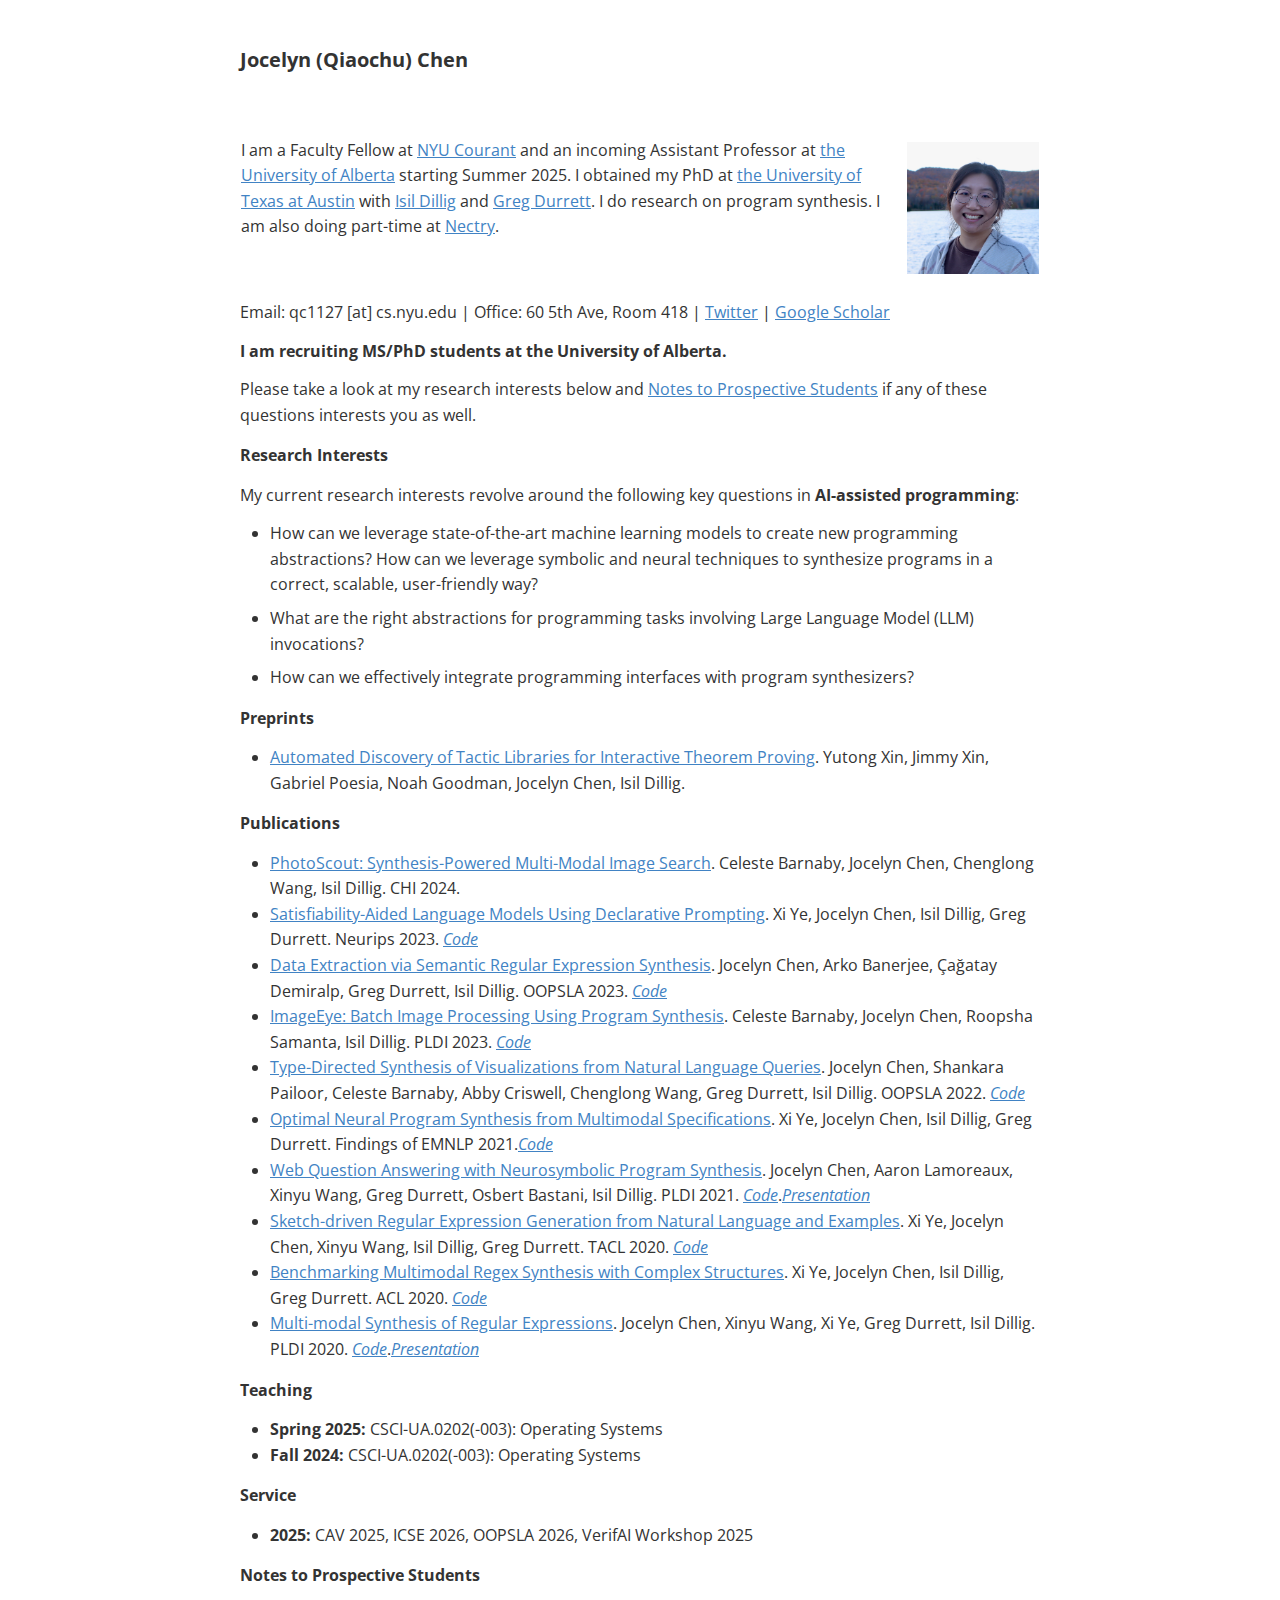
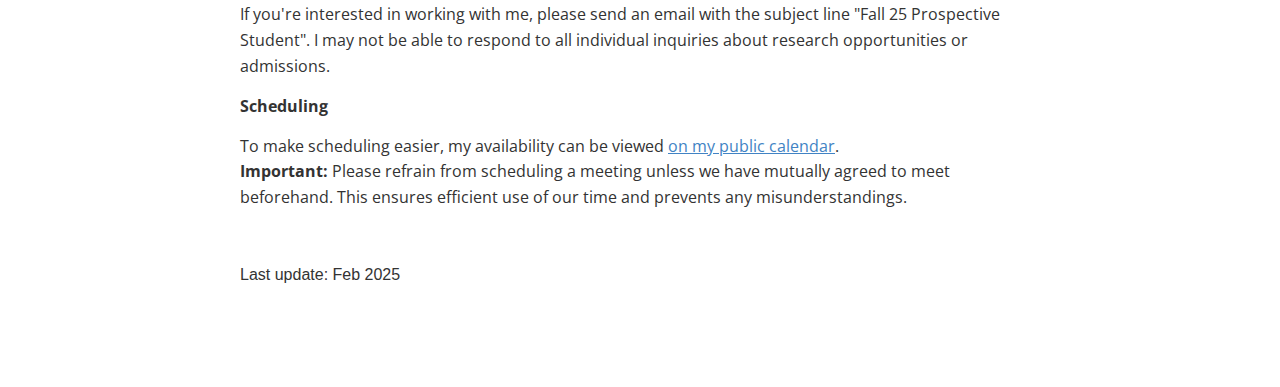
==== commit 70f39c63: "Update index.html" ====
--- a/index.html
+++ b/index.html
@@ -536,11 +536,6 @@
 	<!--
 		| <a href='./cv.pdf'><span>CV</span></a></p>
 	-->
-<!--
-	<h5><a name="preprints" class="md-header-anchor"></a><span>Preprints</span></h5>
-	<ul>
-	</ul>
--->
 	<h5><a name="interests" class="md-header-anchor"></a><span>Research Interests</span></h5>
 	<p>My current research interests revolve around the following key questions in <b>AI-assisted programming</b>:</p> 
 		<ul>
@@ -548,7 +543,10 @@
 			<li><p>What are the right abstractions for programming tasks involving Large Language Model (LLM) invocations?</p></li>
 			<li><p>How can we effectively integrate programming interfaces with program synthesizers?</p></li>
 		</ul>
-
+	<h5><a name="preprints" class="md-header-anchor"></a><span>Preprints</span></h5>
+	<ul>
+		<li><a href="https://arxiv.org/abs/2503.24036"><span>Automated Discovery of Tactic Libraries for Interactive Theorem Proving</span></a><span>. Yutong Xin, Jimmy Xin, Gabriel Poesia, Noah Goodman, Jocelyn Chen, Isil Dillig.</span></li>
+	</ul>
 	<h5><a name="publications" class="md-header-anchor"></a><span>Publications</span></h5>
 	<ul>
 
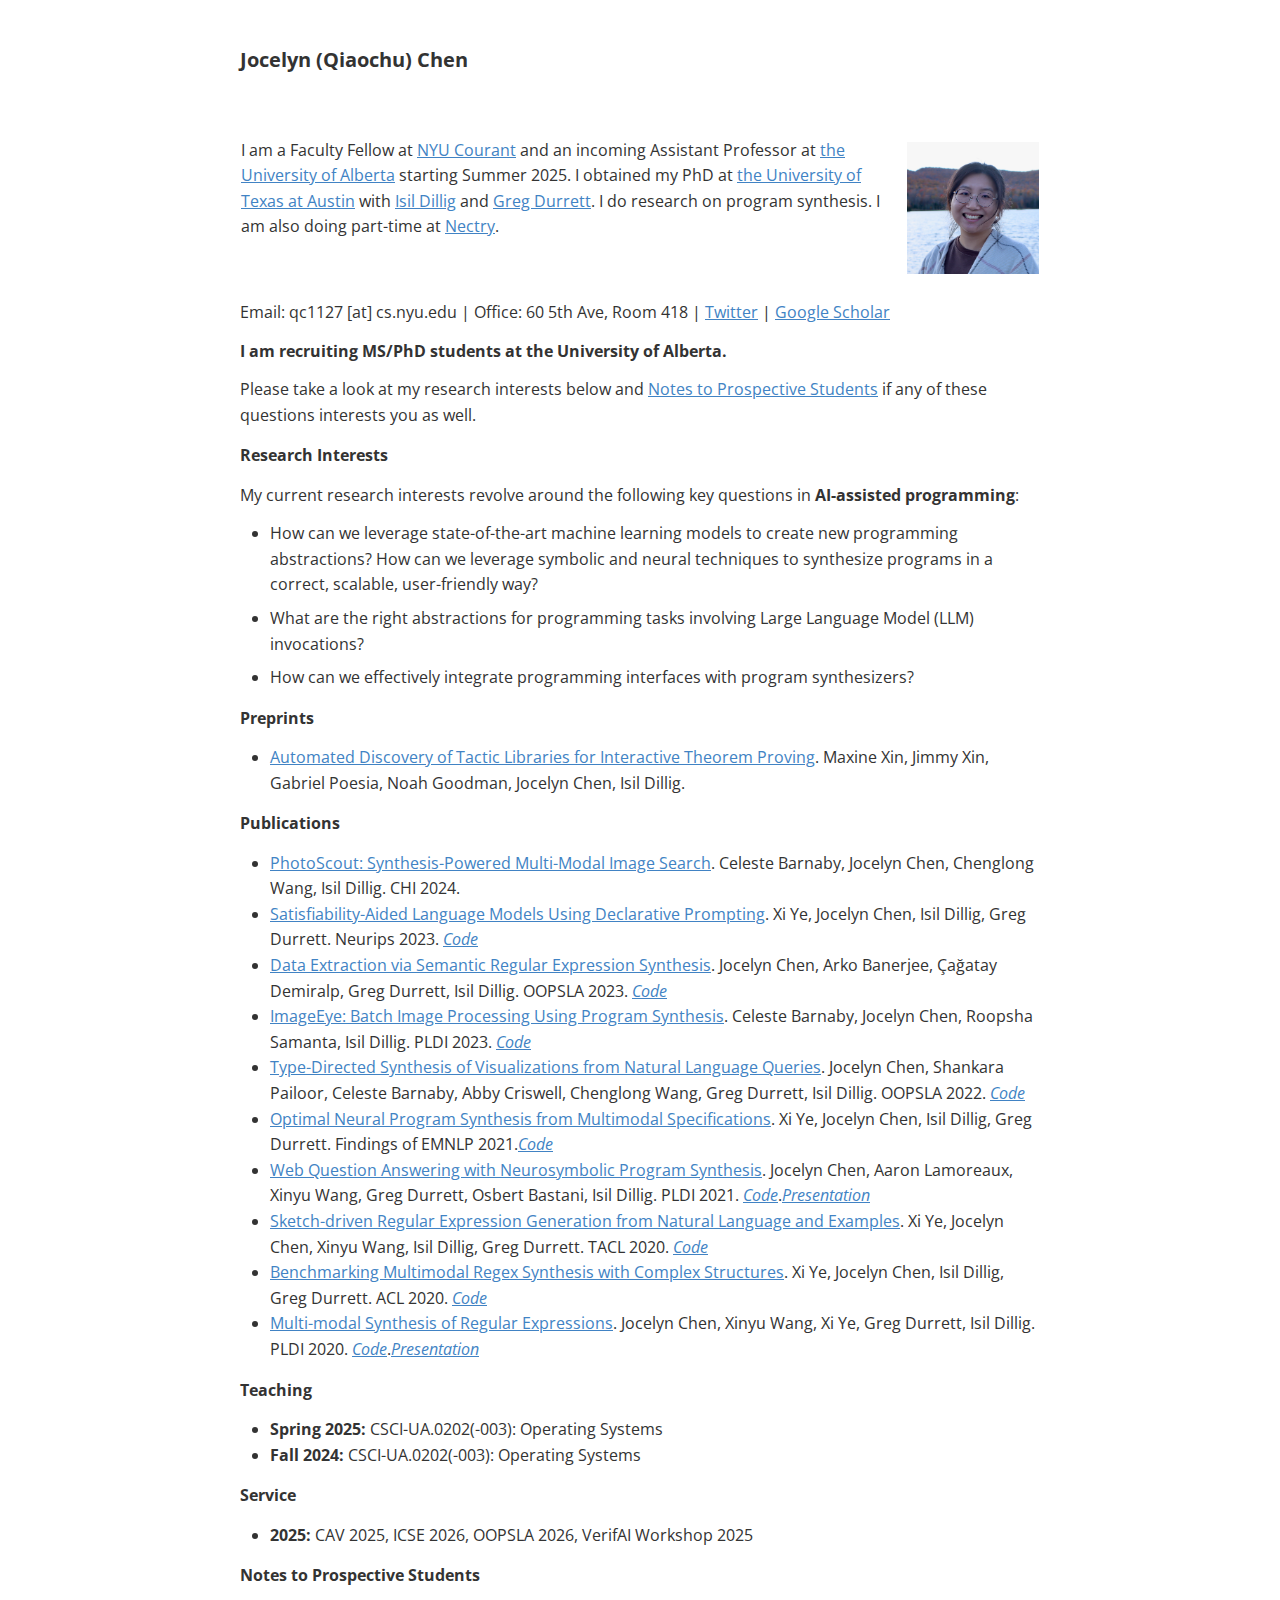
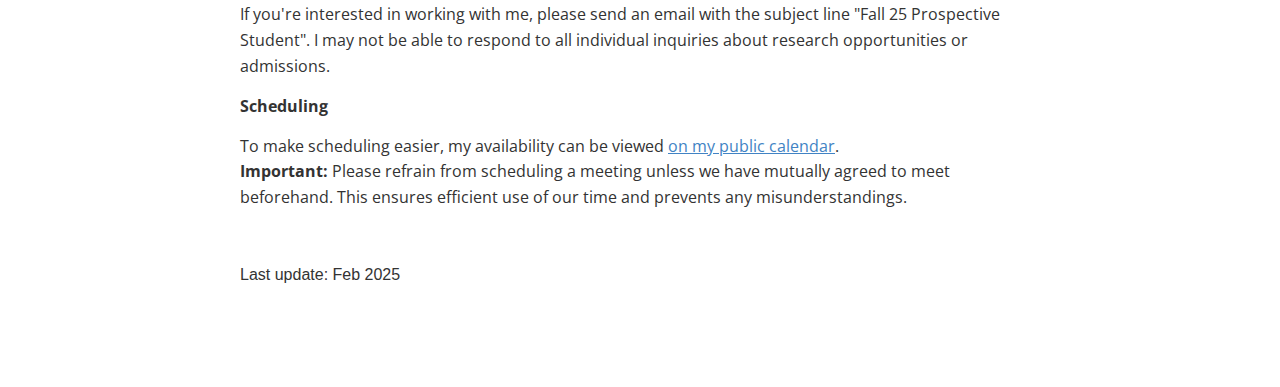
==== commit 842265e2: "Update index.html" ====
--- a/index.html
+++ b/index.html
@@ -545,7 +545,7 @@
 		</ul>
 	<h5><a name="preprints" class="md-header-anchor"></a><span>Preprints</span></h5>
 	<ul>
-		<li><a href="https://arxiv.org/abs/2503.24036"><span>Automated Discovery of Tactic Libraries for Interactive Theorem Proving</span></a><span>. Yutong Xin, Jimmy Xin, Gabriel Poesia, Noah Goodman, Jocelyn Chen, Isil Dillig.</span></li>
+		<li><a href="https://arxiv.org/abs/2503.24036"><span>Automated Discovery of Tactic Libraries for Interactive Theorem Proving</span></a><span>. Maxine Xin, Jimmy Xin, Gabriel Poesia, Noah Goodman, Jocelyn Chen, Isil Dillig.</span></li>
 	</ul>
 	<h5><a name="publications" class="md-header-anchor"></a><span>Publications</span></h5>
 	<ul>
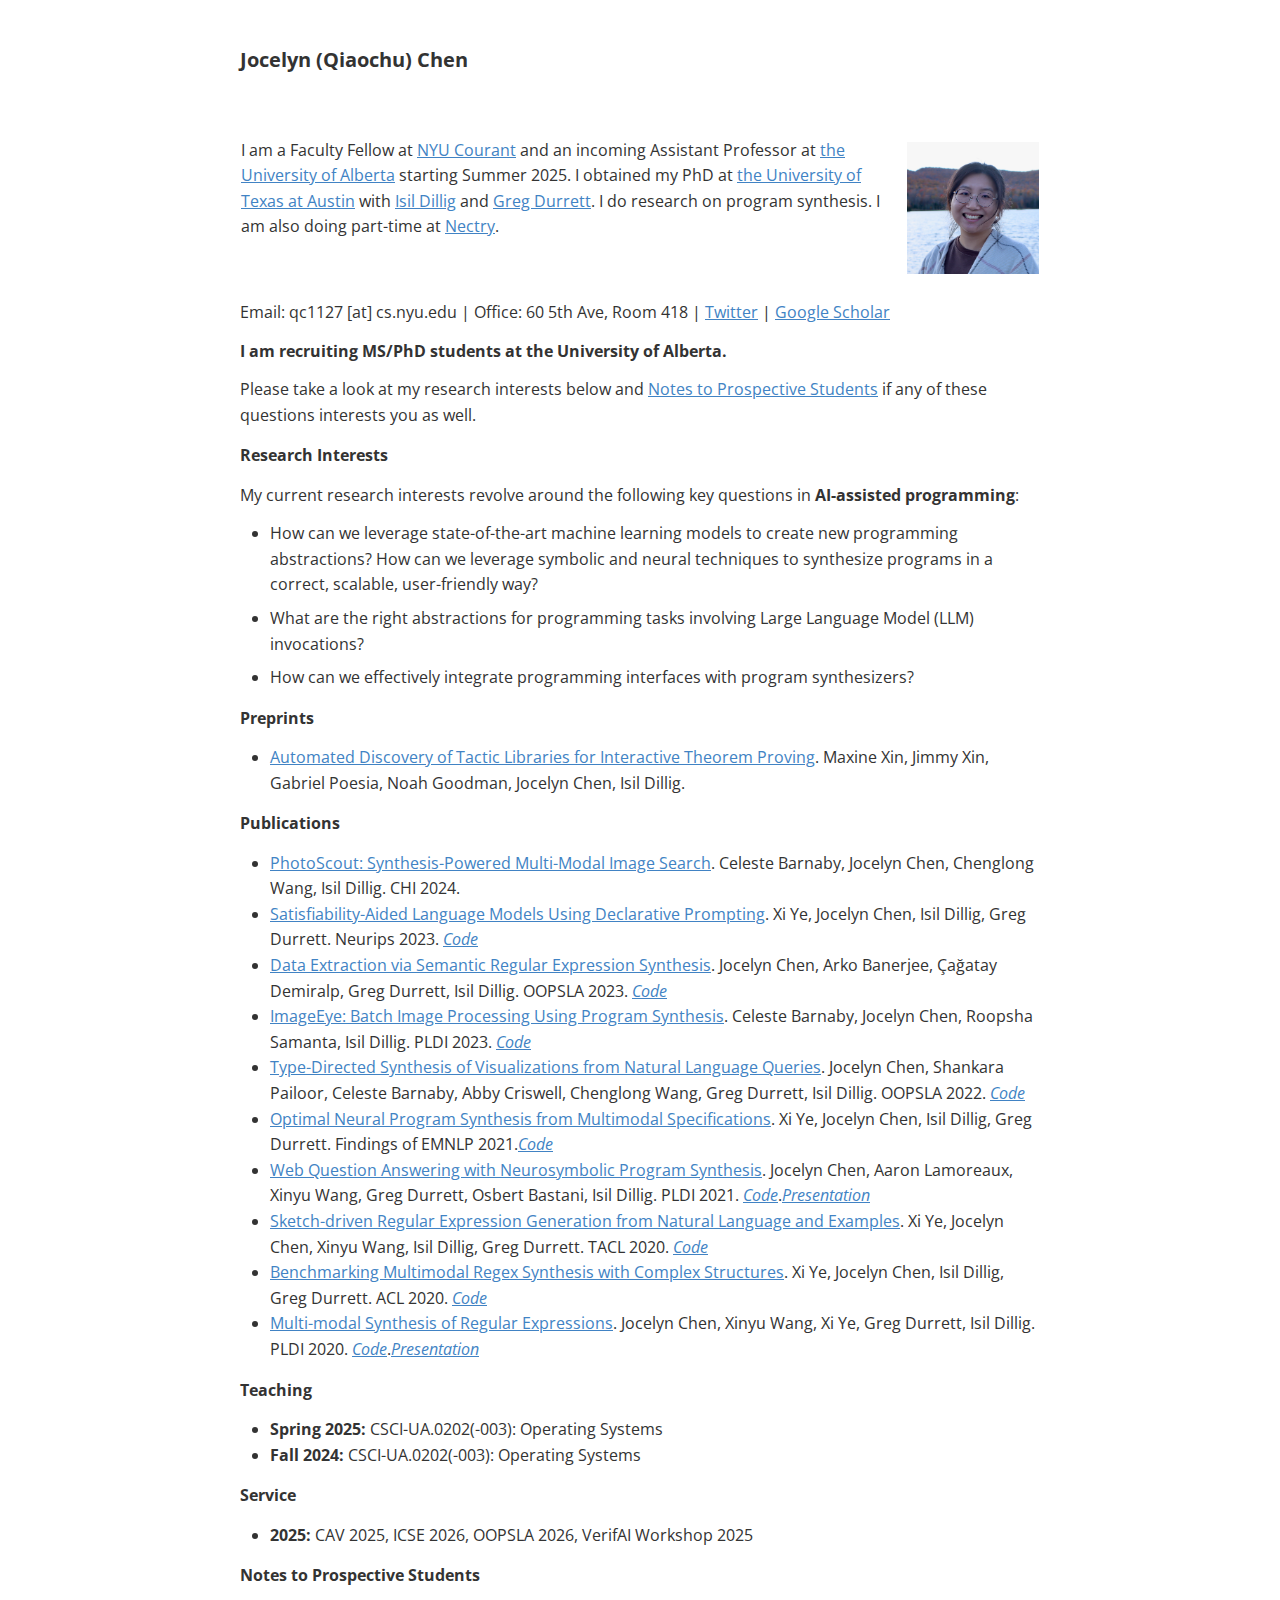
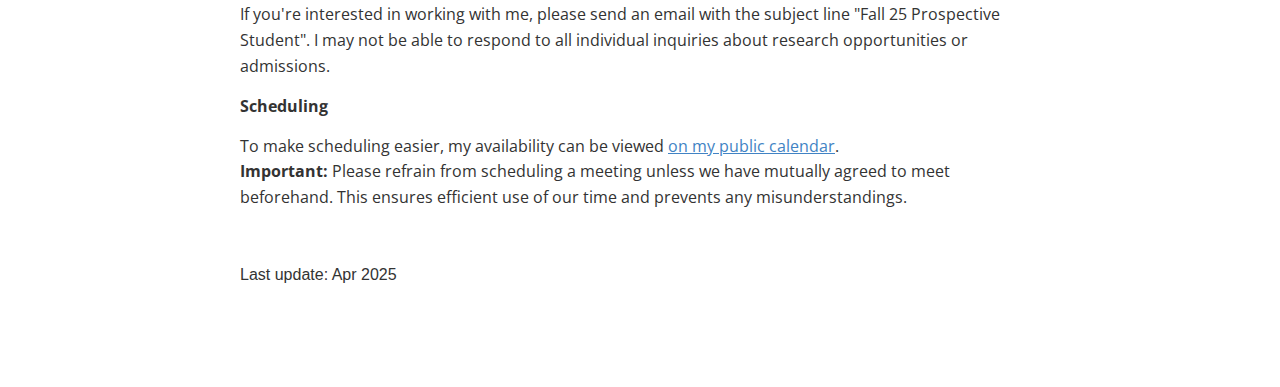
==== commit 43bc9b3f: "Update index.html" ====
--- a/index.html
+++ b/index.html
@@ -584,7 +584,7 @@
 	  <strong>Important:</strong> Please refrain from scheduling a meeting unless we have mutually agreed to meet beforehand. This ensures efficient use of our time and prevents any misunderstandings.
 	</p>
 <p>&nbsp;</p>
-<footer>Last update: Feb 2025</footer>
+<footer>Last update: Apr 2025</footer>
 
 </div>
 </body>
